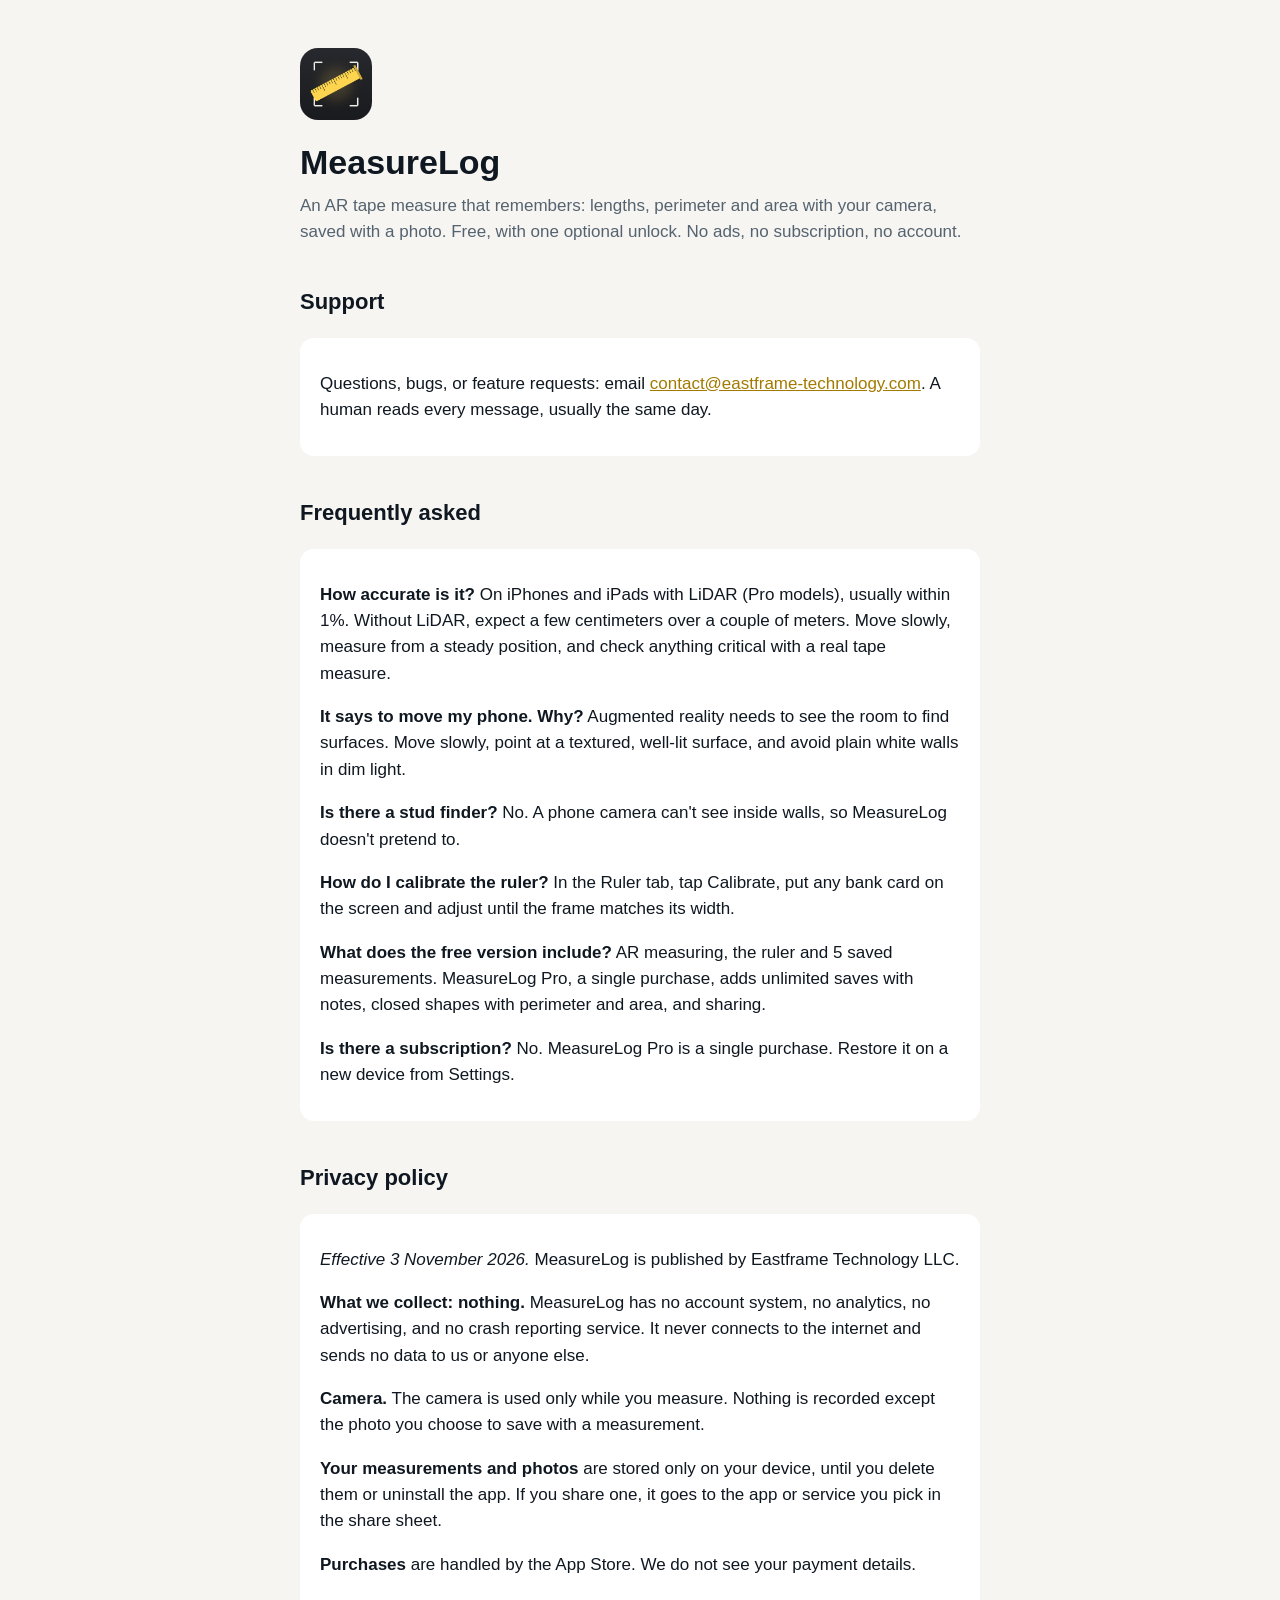
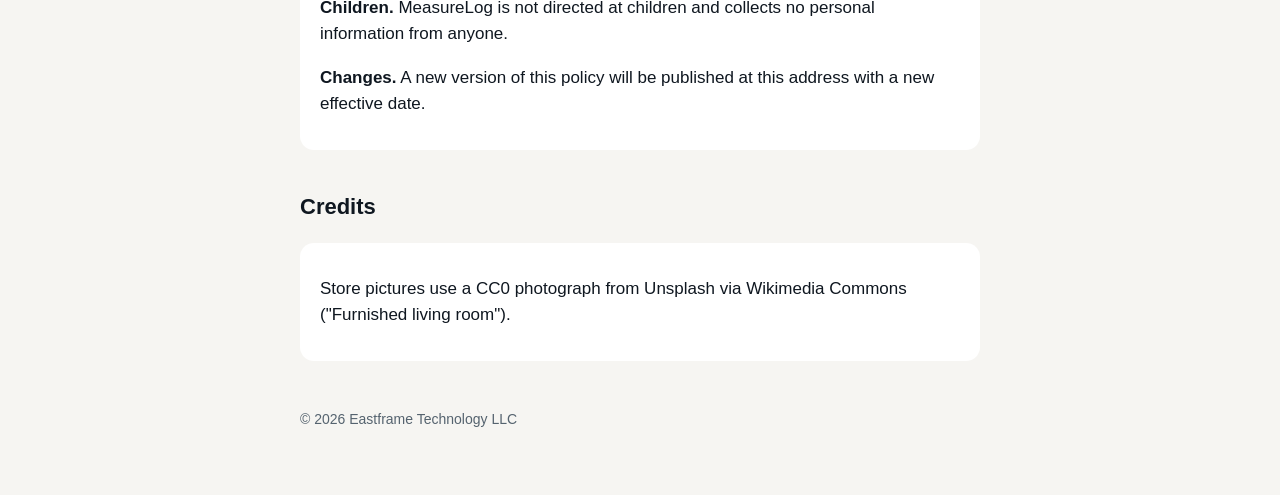
==== index.html @ 7a98c205 "MeasureLog support page Co-Authored-By: Claude Opus 5.5 <noreply@anthropic.com>" ====
<!doctype html>
<html lang="en">
<head>
<meta charset="utf-8">
<meta name="viewport" content="width=device-width, initial-scale=1">
<title>MeasureLog support</title>
<meta name="description" content="Support and privacy policy for MeasureLog, the AR tape measure app.">
<style>
  :root { color-scheme: light dark; --bg:#f6f5f2; --fg:#0f1720; --muted:#55636f; --accent:#a37a00; --card:#ffffff; }
  @media (prefers-color-scheme: dark) { :root { --bg:#111214; --fg:#e8eef4; --muted:#9fb0bf; --accent:#ffd54f; --card:#1c1d21; } }
  body { margin:0; background:var(--bg); color:var(--fg); font:17px/1.55 -apple-system, BlinkMacSystemFont, "Segoe UI", Roboto, sans-serif; }
  main { max-width:680px; margin:0 auto; padding:48px 16px 64px; }
  h1 { font-size:34px; margin:0 0 4px; } h2 { margin-top:40px; font-size:22px; }
  p.lead { color:var(--muted); margin-top:0; }
  .card { background:var(--card); border-radius:14px; padding:16px 20px; margin:16px 0; }
  a { color:var(--accent); }
  .logo { width:72px; height:72px; border-radius:18px; display:block; margin-bottom:16px; }
  footer { color:var(--muted); font-size:14px; margin-top:48px; }
</style>
</head>
<body>
<main>
  <img class="logo" src="icon.png" alt="">
  <h1>MeasureLog</h1>
  <p class="lead">An AR tape measure that remembers: lengths, perimeter and area with your camera, saved with a photo. Free, with one optional unlock. No ads, no subscription, no account.</p>

  <h2 id="support">Support</h2>
  <div class="card">
    <p>Questions, bugs, or feature requests: email <a href="mailto:contact@eastframe-technology.com">contact@eastframe-technology.com</a>. A human reads every message, usually the same day.</p>
  </div>

  <h2>Frequently asked</h2>
  <div class="card">
    <p><strong>How accurate is it?</strong> On iPhones and iPads with LiDAR (Pro models), usually within 1%. Without LiDAR, expect a few centimeters over a couple of meters. Move slowly, measure from a steady position, and check anything critical with a real tape measure.</p>
    <p><strong>It says to move my phone. Why?</strong> Augmented reality needs to see the room to find surfaces. Move slowly, point at a textured, well-lit surface, and avoid plain white walls in dim light.</p>
    <p><strong>Is there a stud finder?</strong> No. A phone camera can't see inside walls, so MeasureLog doesn't pretend to.</p>
    <p><strong>How do I calibrate the ruler?</strong> In the Ruler tab, tap Calibrate, put any bank card on the screen and adjust until the frame matches its width.</p>
    <p><strong>What does the free version include?</strong> AR measuring, the ruler and 5 saved measurements. MeasureLog Pro, a single purchase, adds unlimited saves with notes, closed shapes with perimeter and area, and sharing.</p>
    <p><strong>Is there a subscription?</strong> No. MeasureLog Pro is a single purchase. Restore it on a new device from Settings.</p>
  </div>

  <h2 id="privacy">Privacy policy</h2>
  <div class="card">
    <p><em>Effective 3 November 2026.</em> MeasureLog is published by Eastframe Technology LLC.</p>
    <p><strong>What we collect: nothing.</strong> MeasureLog has no account system, no analytics, no advertising, and no crash reporting service. It never connects to the internet and sends no data to us or anyone else.</p>
    <p><strong>Camera.</strong> The camera is used only while you measure. Nothing is recorded except the photo you choose to save with a measurement.</p>
    <p><strong>Your measurements and photos</strong> are stored only on your device, until you delete them or uninstall the app. If you share one, it goes to the app or service you pick in the share sheet.</p>
    <p><strong>Purchases</strong> are handled by the App Store. We do not see your payment details.</p>
    <p><strong>Children.</strong> MeasureLog is not directed at children and collects no personal information from anyone.</p>
    <p><strong>Changes.</strong> A new version of this policy will be published at this address with a new effective date.</p>
  </div>

  <h2>Credits</h2>
  <div class="card"><p>Store pictures use a CC0 photograph from Unsplash via Wikimedia Commons ("Furnished living room").</p></div>

  <footer>© 2026 Eastframe Technology LLC</footer>
</main>
</body>
</html>
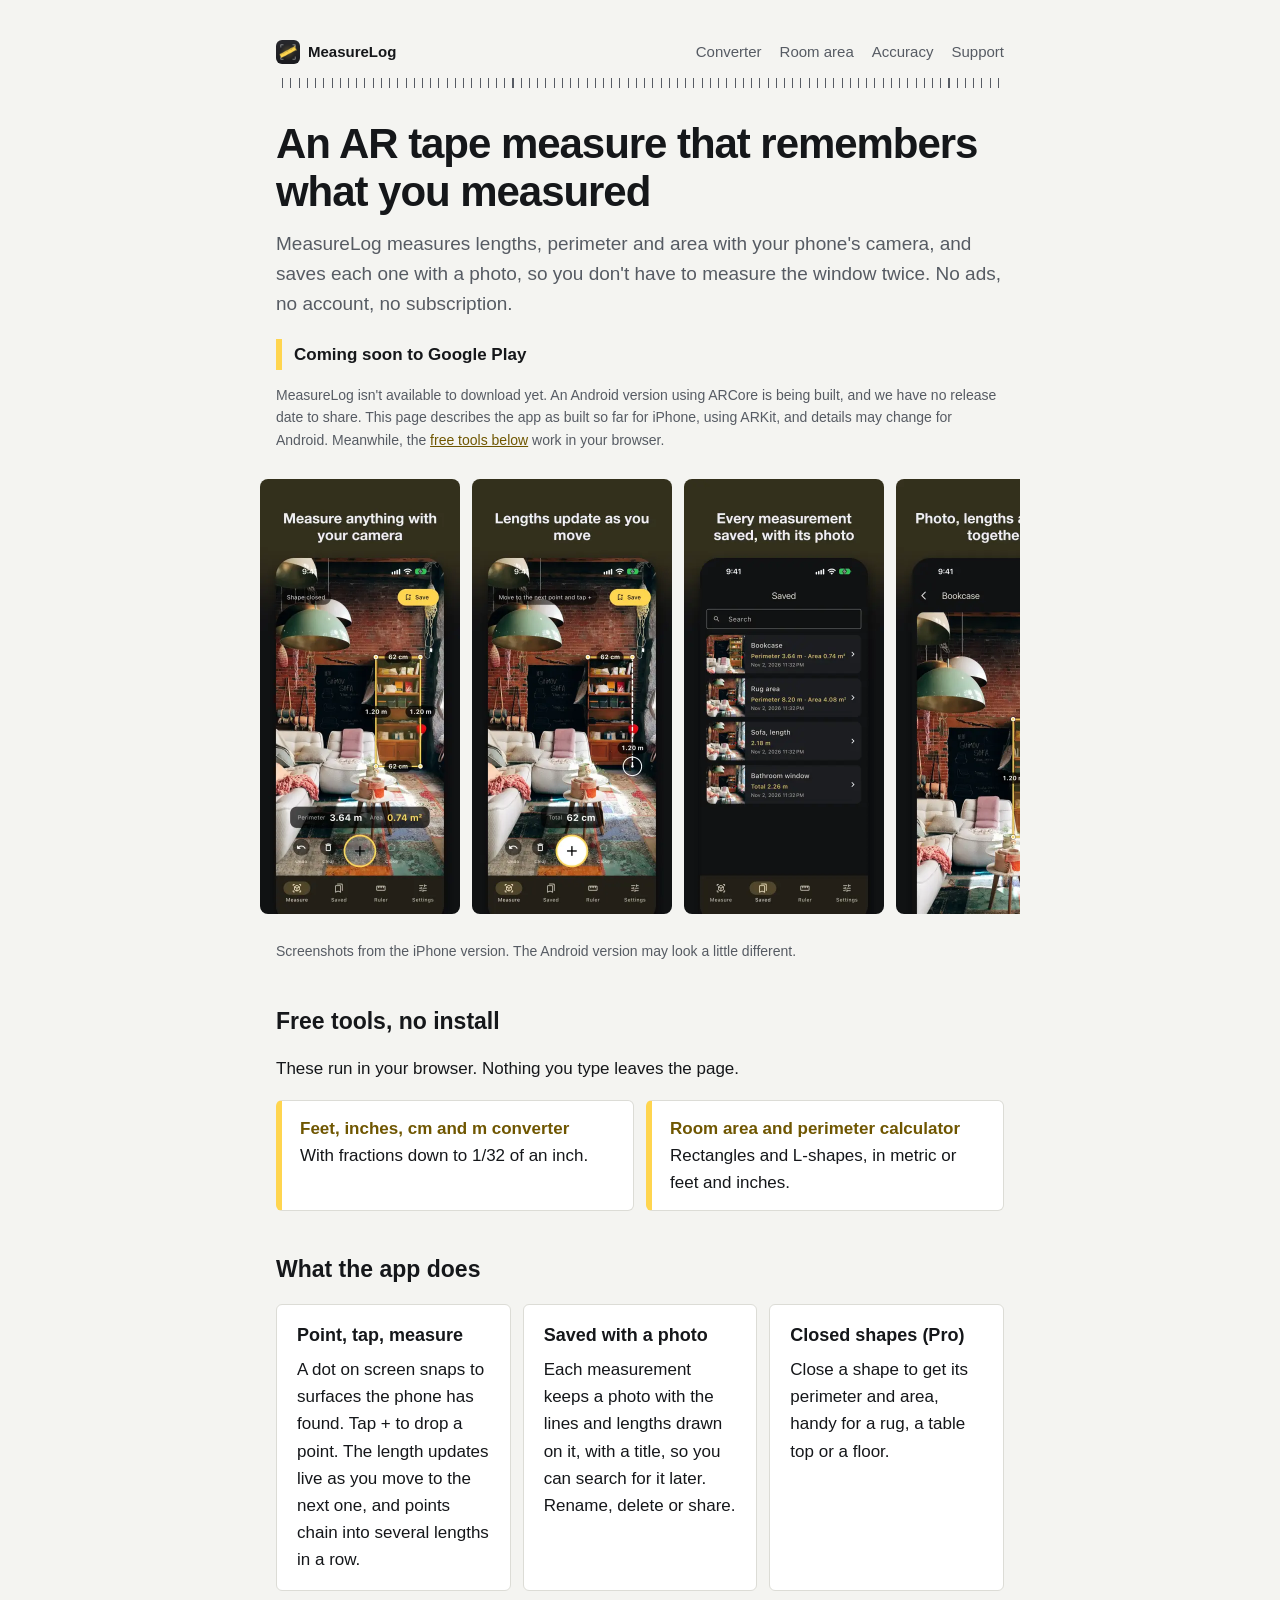
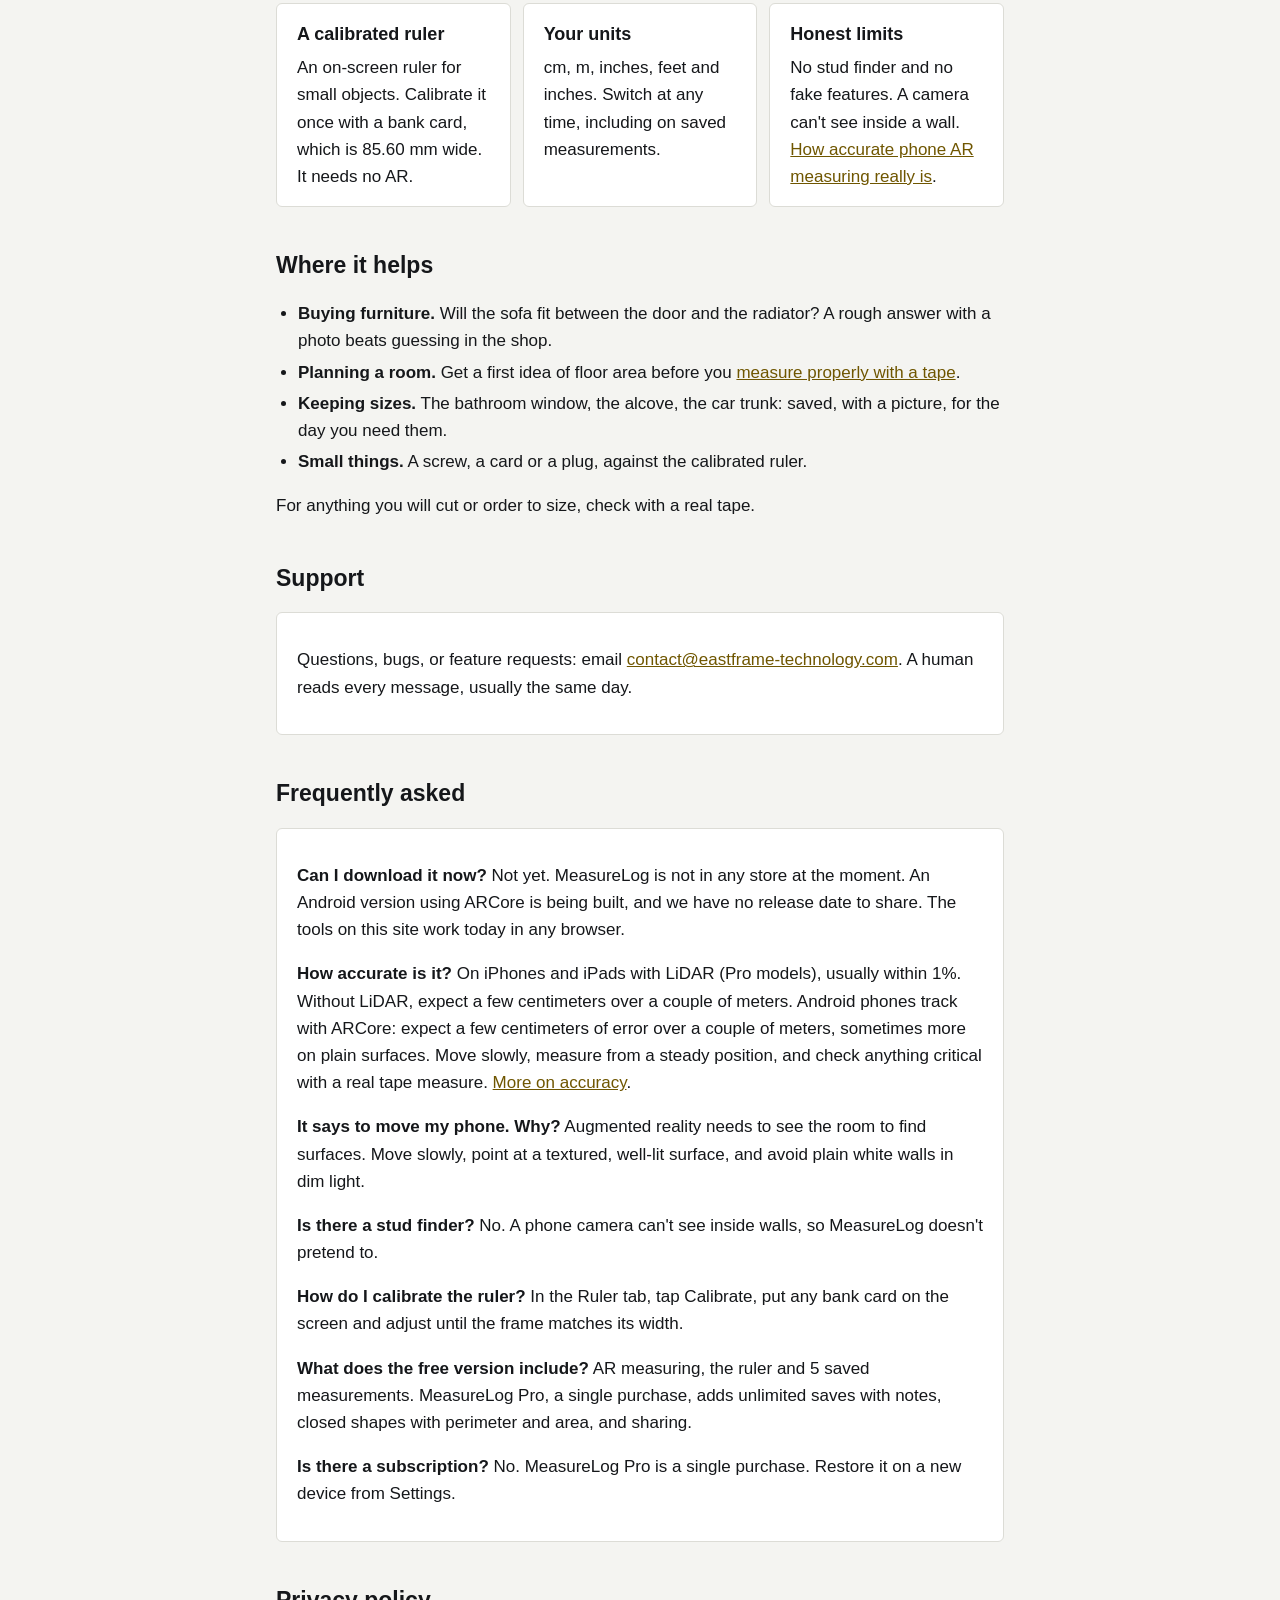
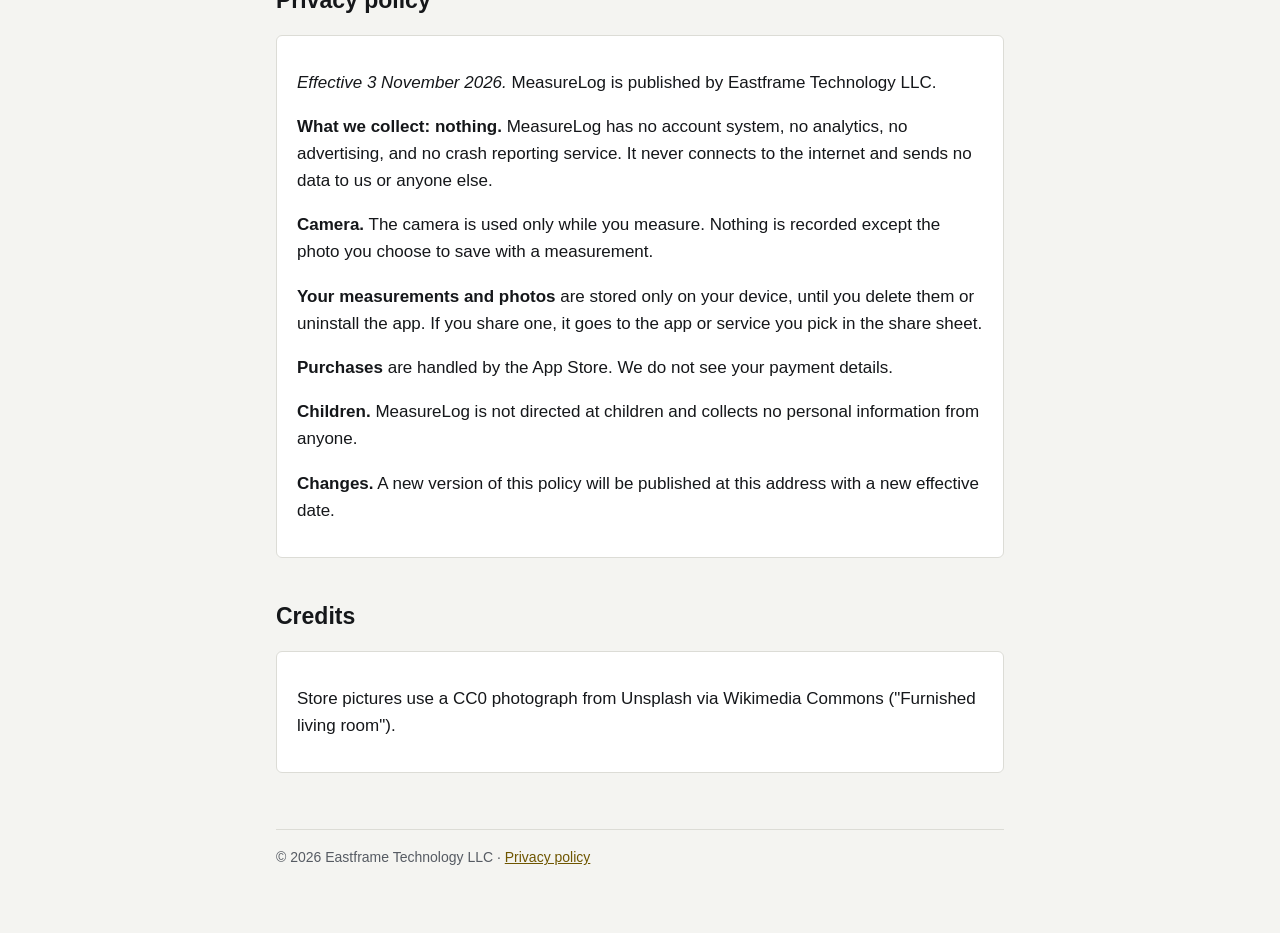
==== commit 2f57abe2: "Coming soon page, length converter, room calculator, two guides, privacy page and sitemap Length dis" ====
--- a/index.html
+++ b/index.html
@@ -3,26 +3,63 @@
 <head>
 <meta charset="utf-8">
 <meta name="viewport" content="width=device-width, initial-scale=1">
-<title>MeasureLog support</title>
-<meta name="description" content="Support and privacy policy for MeasureLog, the AR tape measure app.">
-<style>
-  :root { color-scheme: light dark; --bg:#f6f5f2; --fg:#0f1720; --muted:#55636f; --accent:#a37a00; --card:#ffffff; }
-  @media (prefers-color-scheme: dark) { :root { --bg:#111214; --fg:#e8eef4; --muted:#9fb0bf; --accent:#ffd54f; --card:#1c1d21; } }
-  body { margin:0; background:var(--bg); color:var(--fg); font:17px/1.55 -apple-system, BlinkMacSystemFont, "Segoe UI", Roboto, sans-serif; }
-  main { max-width:680px; margin:0 auto; padding:48px 16px 64px; }
-  h1 { font-size:34px; margin:0 0 4px; } h2 { margin-top:40px; font-size:22px; }
-  p.lead { color:var(--muted); margin-top:0; }
-  .card { background:var(--card); border-radius:14px; padding:16px 20px; margin:16px 0; }
-  a { color:var(--accent); }
-  .logo { width:72px; height:72px; border-radius:18px; display:block; margin-bottom:16px; }
-  footer { color:var(--muted); font-size:14px; margin-top:48px; }
-</style>
+<title>MeasureLog: AR tape measure app, coming soon to Google Play</title>
+<meta name="description" content="MeasureLog measures lengths and area with your phone camera and saves each with a photo. No ads, no subscription. Coming soon to Google Play. Free online tools today.">
+<link rel="canonical" href="https://eastframe-technology.github.io/measurelog-support/">
+<meta property="og:type" content="website">
+<meta property="og:title" content="MeasureLog: an AR tape measure that remembers">
+<meta property="og:description" content="MeasureLog measures lengths and area with your phone camera and saves each with a photo. No ads, no subscription. Coming soon to Google Play. Free online tools today.">
+<meta property="og:image" content="https://eastframe-technology.github.io/measurelog-support/img/og.jpg">
+<meta property="og:url" content="https://eastframe-technology.github.io/measurelog-support/">
+<meta name="twitter:card" content="summary_large_image">
+<link rel="icon" href="icon.png">
+<link rel="stylesheet" href="style.css">
+<script type="application/ld+json">
+{"@context":"https://schema.org","@type":"MobileApplication","name":"MeasureLog: AR Tape Measure","operatingSystem":"Android","applicationCategory":"UtilitiesApplication","description":"AR tape measure: lengths, perimeter and area with your camera, saved with a photo. No ads, no subscription, no account. Coming soon to Google Play.","image":"https://eastframe-technology.github.io/measurelog-support/img/og.jpg","publisher":{"@type":"Organization","name":"Eastframe Technology LLC"}}
+</script>
 </head>
 <body>
 <main>
-  <img class="logo" src="icon.png" alt="">
-  <h1>MeasureLog</h1>
-  <p class="lead">An AR tape measure that remembers: lengths, perimeter and area with your camera, saved with a photo. Free, with one optional unlock. No ads, no subscription, no account.</p>
+  <nav><a class="home" href="./"><img src="icon.png" alt="">MeasureLog</a><a href="tools/length-converter.html">Converter</a><a href="tools/room-calculator.html">Room area</a><a href="guides/phone-ar-accuracy.html">Accuracy</a><a href="./#support">Support</a></nav>
+  <h1>An AR tape measure that remembers what you measured</h1>
+  <p class="lead">MeasureLog measures lengths, perimeter and area with your phone's camera, and saves each one with a photo, so you don't have to measure the window twice. No ads, no account, no subscription.</p>
+  <!-- PLAY_CTA --><p class="coming">Coming soon to Google Play</p><!-- /PLAY_CTA -->
+  <p class="note">MeasureLog isn't available to download yet. An Android version using ARCore is being built, and we have no release date to share. This page describes the app as built so far for iPhone, using ARKit, and details may change for Android. Meanwhile, the <a href="#tools">free tools below</a> work in your browser.</p>
+
+  <div class="shots" aria-label="Screenshots from the iPhone version">
+    <img src="img/shot-1.webp" width="200" height="435" alt="MeasureLog measuring a bookcase, showing a perimeter of 3.64 m and an area of 0.74 m²">
+    <img src="img/shot-2.webp" width="200" height="435" alt="A live measurement in progress, with a total of 62 cm so far" loading="lazy">
+    <img src="img/shot-3.webp" width="200" height="435" alt="List of saved measurements with photos, lengths and areas" loading="lazy">
+    <img src="img/shot-4.webp" width="200" height="435" alt="A saved bookcase measurement with its photo and lengths" loading="lazy">
+    <img src="img/shot-5.webp" width="200" height="435" alt="On-screen ruler reading 4.8 cm, with a Calibrate button" loading="lazy">
+  </div>
+  <p class="note">Screenshots from the iPhone version. The Android version may look a little different.</p>
+
+  <h2 id="tools">Free tools, no install</h2>
+  <p>These run in your browser. Nothing you type leaves the page.</p>
+  <div class="tools">
+    <a href="tools/length-converter.html"><strong>Feet, inches, cm and m converter</strong>With fractions down to 1/32 of an inch.</a>
+    <a href="tools/room-calculator.html"><strong>Room area and perimeter calculator</strong>Rectangles and L-shapes, in metric or feet and inches.</a>
+  </div>
+
+  <h2>What the app does</h2>
+  <div class="grid">
+    <div class="card"><h3>Point, tap, measure</h3>A dot on screen snaps to surfaces the phone has found. Tap + to drop a point. The length updates live as you move to the next one, and points chain into several lengths in a row.</div>
+    <div class="card"><h3>Saved with a photo</h3>Each measurement keeps a photo with the lines and lengths drawn on it, with a title, so you can search for it later. Rename, delete or share.</div>
+    <div class="card"><h3>Closed shapes (Pro)</h3>Close a shape to get its perimeter and area, handy for a rug, a table top or a floor.</div>
+    <div class="card"><h3>A calibrated ruler</h3>An on-screen ruler for small objects. Calibrate it once with a bank card, which is 85.60 mm wide. It needs no AR.</div>
+    <div class="card"><h3>Your units</h3>cm, m, inches, feet and inches. Switch at any time, including on saved measurements.</div>
+    <div class="card"><h3>Honest limits</h3>No stud finder and no fake features. A camera can't see inside a wall. <a href="guides/phone-ar-accuracy.html">How accurate phone AR measuring really is</a>.</div>
+  </div>
+
+  <h2>Where it helps</h2>
+  <ul>
+    <li><strong>Buying furniture.</strong> Will the sofa fit between the door and the radiator? A rough answer with a photo beats guessing in the shop.</li>
+    <li><strong>Planning a room.</strong> Get a first idea of floor area before you <a href="guides/measure-a-room.html">measure properly with a tape</a>.</li>
+    <li><strong>Keeping sizes.</strong> The bathroom window, the alcove, the car trunk: saved, with a picture, for the day you need them.</li>
+    <li><strong>Small things.</strong> A screw, a card or a plug, against the calibrated ruler.</li>
+  </ul>
+  <p>For anything you will cut or order to size, check with a real tape.</p>
 
   <h2 id="support">Support</h2>
   <div class="card">
@@ -30,8 +67,9 @@
   </div>
 
   <h2>Frequently asked</h2>
-  <div class="card">
-    <p><strong>How accurate is it?</strong> On iPhones and iPads with LiDAR (Pro models), usually within 1%. Without LiDAR, expect a few centimeters over a couple of meters. Move slowly, measure from a steady position, and check anything critical with a real tape measure.</p>
+  <div class="card faq">
+    <p><strong>Can I download it now?</strong> Not yet. MeasureLog is not in any store at the moment. An Android version using ARCore is being built, and we have no release date to share. The tools on this site work today in any browser.</p>
+    <p><strong>How accurate is it?</strong> On iPhones and iPads with LiDAR (Pro models), usually within 1%. Without LiDAR, expect a few centimeters over a couple of meters. Android phones track with ARCore: expect a few centimeters of error over a couple of meters, sometimes more on plain surfaces. Move slowly, measure from a steady position, and check anything critical with a real tape measure. <a href="guides/phone-ar-accuracy.html">More on accuracy</a>.</p>
     <p><strong>It says to move my phone. Why?</strong> Augmented reality needs to see the room to find surfaces. Move slowly, point at a textured, well-lit surface, and avoid plain white walls in dim light.</p>
     <p><strong>Is there a stud finder?</strong> No. A phone camera can't see inside walls, so MeasureLog doesn't pretend to.</p>
     <p><strong>How do I calibrate the ruler?</strong> In the Ruler tab, tap Calibrate, put any bank card on the screen and adjust until the frame matches its width.</p>
@@ -53,7 +91,7 @@
   <h2>Credits</h2>
   <div class="card"><p>Store pictures use a CC0 photograph from Unsplash via Wikimedia Commons ("Furnished living room").</p></div>
 
-  <footer>© 2026 Eastframe Technology LLC</footer>
+  <footer>© 2026 Eastframe Technology LLC · <a href="privacy.html">Privacy policy</a></footer>
 </main>
 </body>
 </html>
--- a/style.css
+++ b/style.css
@@ -0,0 +1,46 @@
+:root { color-scheme: light dark; --bg:#f4f4f1; --fg:#15171a; --muted:#565b63; --accent:#6f5600; --tape:#ffd54f; --tape-ink:#2a2200; --card:#ffffff; --line:#dcdcd6; }
+@media (prefers-color-scheme: dark) { :root { --bg:#17181b; --fg:#eceef1; --muted:#a2a7af; --accent:#ffd54f; --tape:#ffd54f; --tape-ink:#2a2200; --card:#212327; --line:#34373c; } }
+* { box-sizing: border-box; }
+[hidden] { display:none !important; }
+body { margin:0; background:var(--bg); color:var(--fg); font:17px/1.6 -apple-system, BlinkMacSystemFont, "Segoe UI", Roboto, sans-serif; }
+main { max-width:760px; margin:0 auto; padding:40px 16px 64px; }
+nav { display:flex; gap:18px; flex-wrap:wrap; font-size:15px; margin-bottom:32px; }
+nav a { color:var(--muted); text-decoration:none; } nav a:hover { color:var(--fg); }
+nav a.home { color:var(--fg); font-weight:600; margin-right:auto; display:flex; align-items:center; gap:8px; }
+nav img { width:24px; height:24px; border-radius:6px; }
+h1 { font-size:clamp(30px, 6vw, 42px); line-height:1.15; margin:0 0 12px; letter-spacing:-0.02em; }
+h2 { margin-top:44px; font-size:23px; line-height:1.3; } h3 { font-size:18px; margin:24px 0 6px; }
+p.lead { color:var(--muted); font-size:19px; margin-top:0; }
+a { color:var(--accent); }
+.note { color:var(--muted); font-size:14px; }
+ul, ol { padding-left:22px; } li { margin:4px 0; }
+.tablewrap { overflow-x:auto; }
+table { border-collapse:collapse; width:100%; font-size:15px; } td, th { border-bottom:1px solid var(--line); padding:8px 6px; text-align:left; vertical-align:top; }
+code { font-size:14px; background:var(--card); border:1px solid var(--line); padding:1px 5px; border-radius:5px; overflow-wrap:anywhere; }
+footer { color:var(--muted); font-size:14px; margin-top:56px; border-top:1px solid var(--line); padding-top:16px; }
+@media (max-width: 480px) { nav { gap:12px; font-size:14px; } nav a.home { width:100%; margin-bottom:2px; } }
+nav { padding-bottom:14px; border-bottom:10px solid transparent; border-image:repeating-linear-gradient(90deg, var(--muted) 0 1px, transparent 1px 8px) 10; }
+h1 { letter-spacing:-0.025em; font-weight:750; }
+.card { background:var(--card); border:1px solid var(--line); border-radius:6px; padding:16px 20px; margin:16px 0; }
+.coming { font-weight:700; border-left:6px solid var(--tape); padding:2px 0 2px 12px; margin:12px 0 4px; }
+.shots { display:flex; gap:12px; overflow-x:auto; padding:8px 16px 12px; margin:20px -16px 0; scroll-snap-type:x mandatory; }
+.shots img { width:200px; height:auto; border-radius:8px; flex:none; scroll-snap-align:start; background:#17181b; }
+.grid { display:grid; grid-template-columns:repeat(auto-fit, minmax(210px, 1fr)); gap:12px; }
+.grid .card { margin:0; } .grid h3 { margin-top:0; }
+.tools { display:grid; grid-template-columns:repeat(auto-fit, minmax(210px, 1fr)); gap:12px; margin-top:12px; }
+.tools a { display:block; background:var(--card); border:1px solid var(--line); border-left:6px solid var(--tape); border-radius:6px; padding:14px 18px; text-decoration:none; color:var(--fg); }
+.tools a strong { display:block; color:var(--accent); }
+.tool { background:var(--card); border:1px solid var(--line); border-top:6px solid var(--tape); border-radius:6px; padding:18px; margin:20px 0; }
+.tool h2 { margin:0 0 10px; font-size:19px; }
+.fields { display:grid; grid-template-columns:repeat(auto-fit, minmax(120px, 1fr)); gap:12px; margin:0 0 12px; }
+label { display:block; font-size:14px; color:var(--muted); }
+.tool input, .tool select { display:block; width:100%; margin-top:4px; font:inherit; font-size:18px; color:var(--fg); background:var(--bg); border:1px solid var(--line); border-radius:4px; padding:10px; min-height:46px; }
+.tool input:focus, .tool select:focus { outline:2px solid var(--accent); outline-offset:1px; }
+.tool input.bad { border-color:#d14343; }
+.or { color:var(--muted); font-size:14px; margin:4px 0 8px; }
+.result { border-top:1px solid var(--line); padding-top:12px; margin-top:4px; }
+.main { font-size:30px; font-weight:750; line-height:1.2; color:var(--accent); margin:0; overflow-wrap:anywhere; }
+.rows { width:100%; margin-top:8px; }
+.rows td:last-child { text-align:right; font-variant-numeric:tabular-nums; font-weight:600; }
+.err { color:#c43434; font-size:15px; margin:4px 0 0; }
+@media (prefers-color-scheme: dark) { .err { color:#ff8a8a; } }
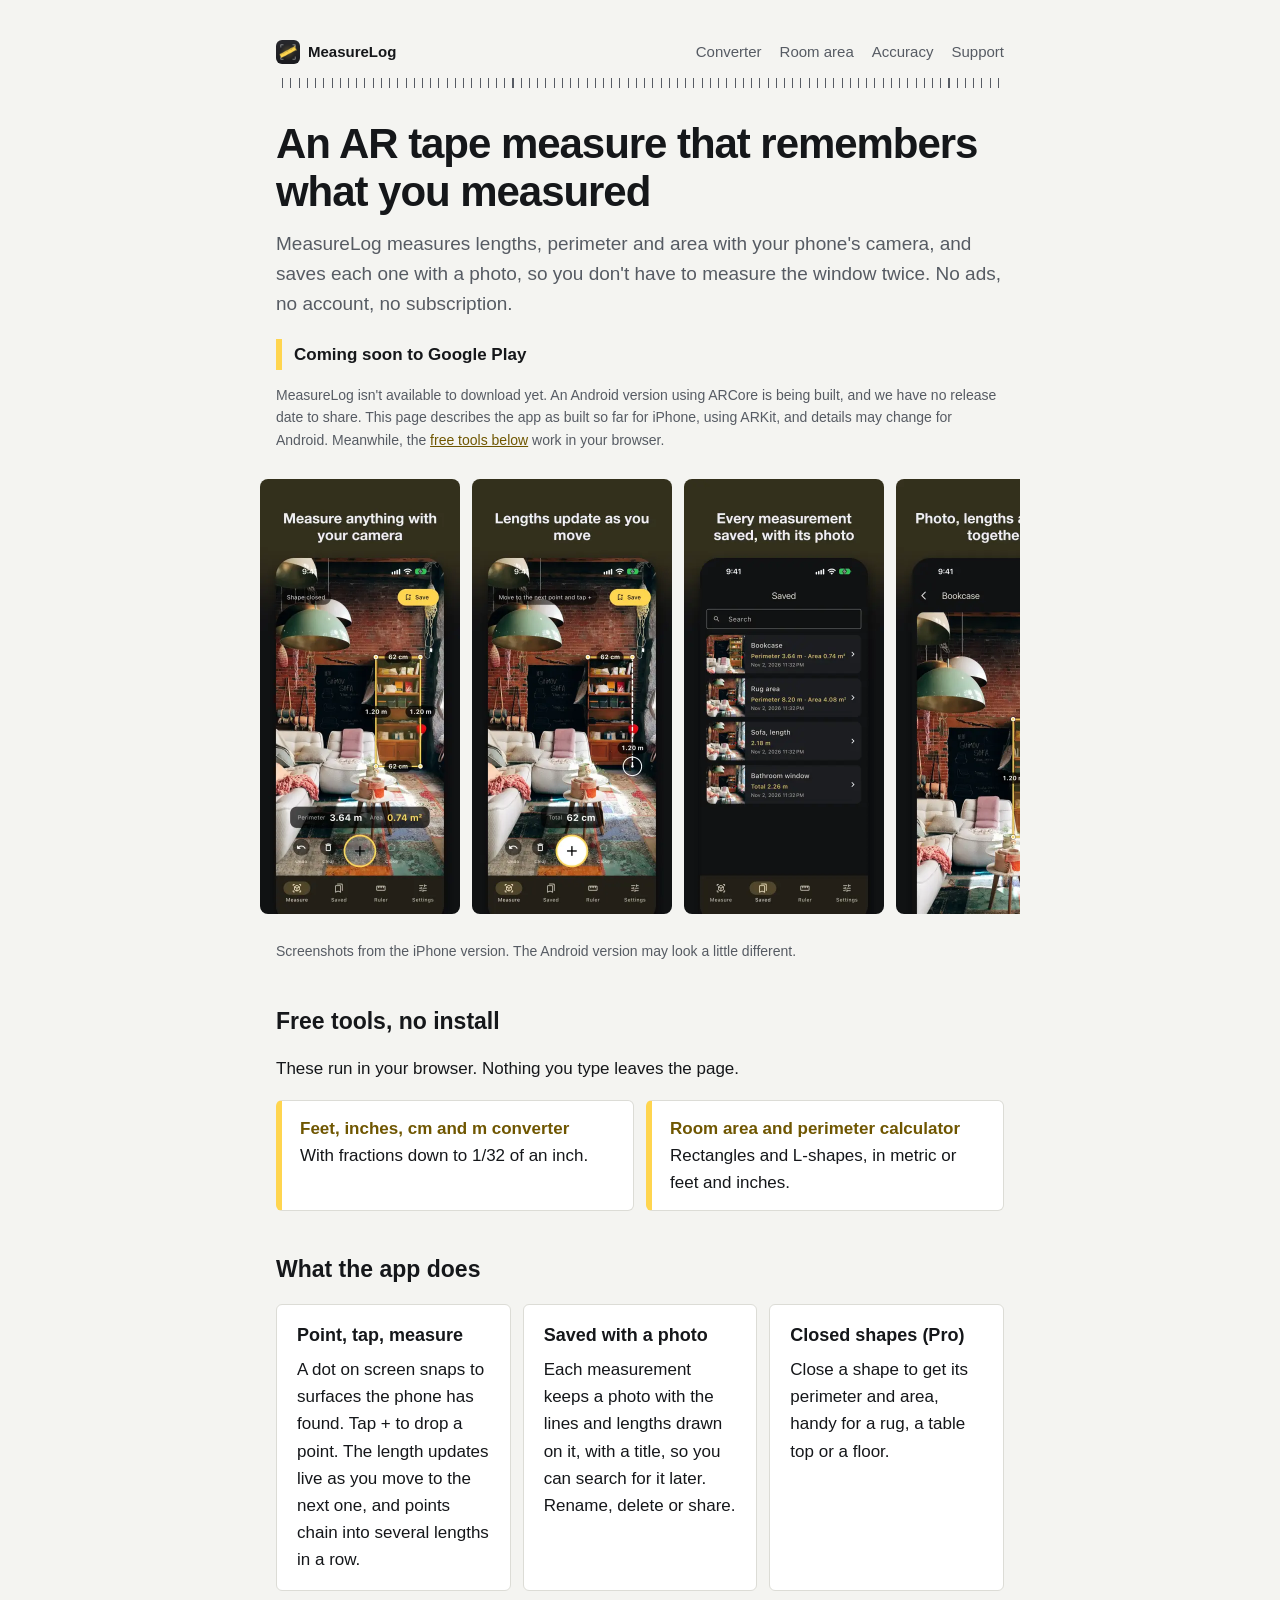
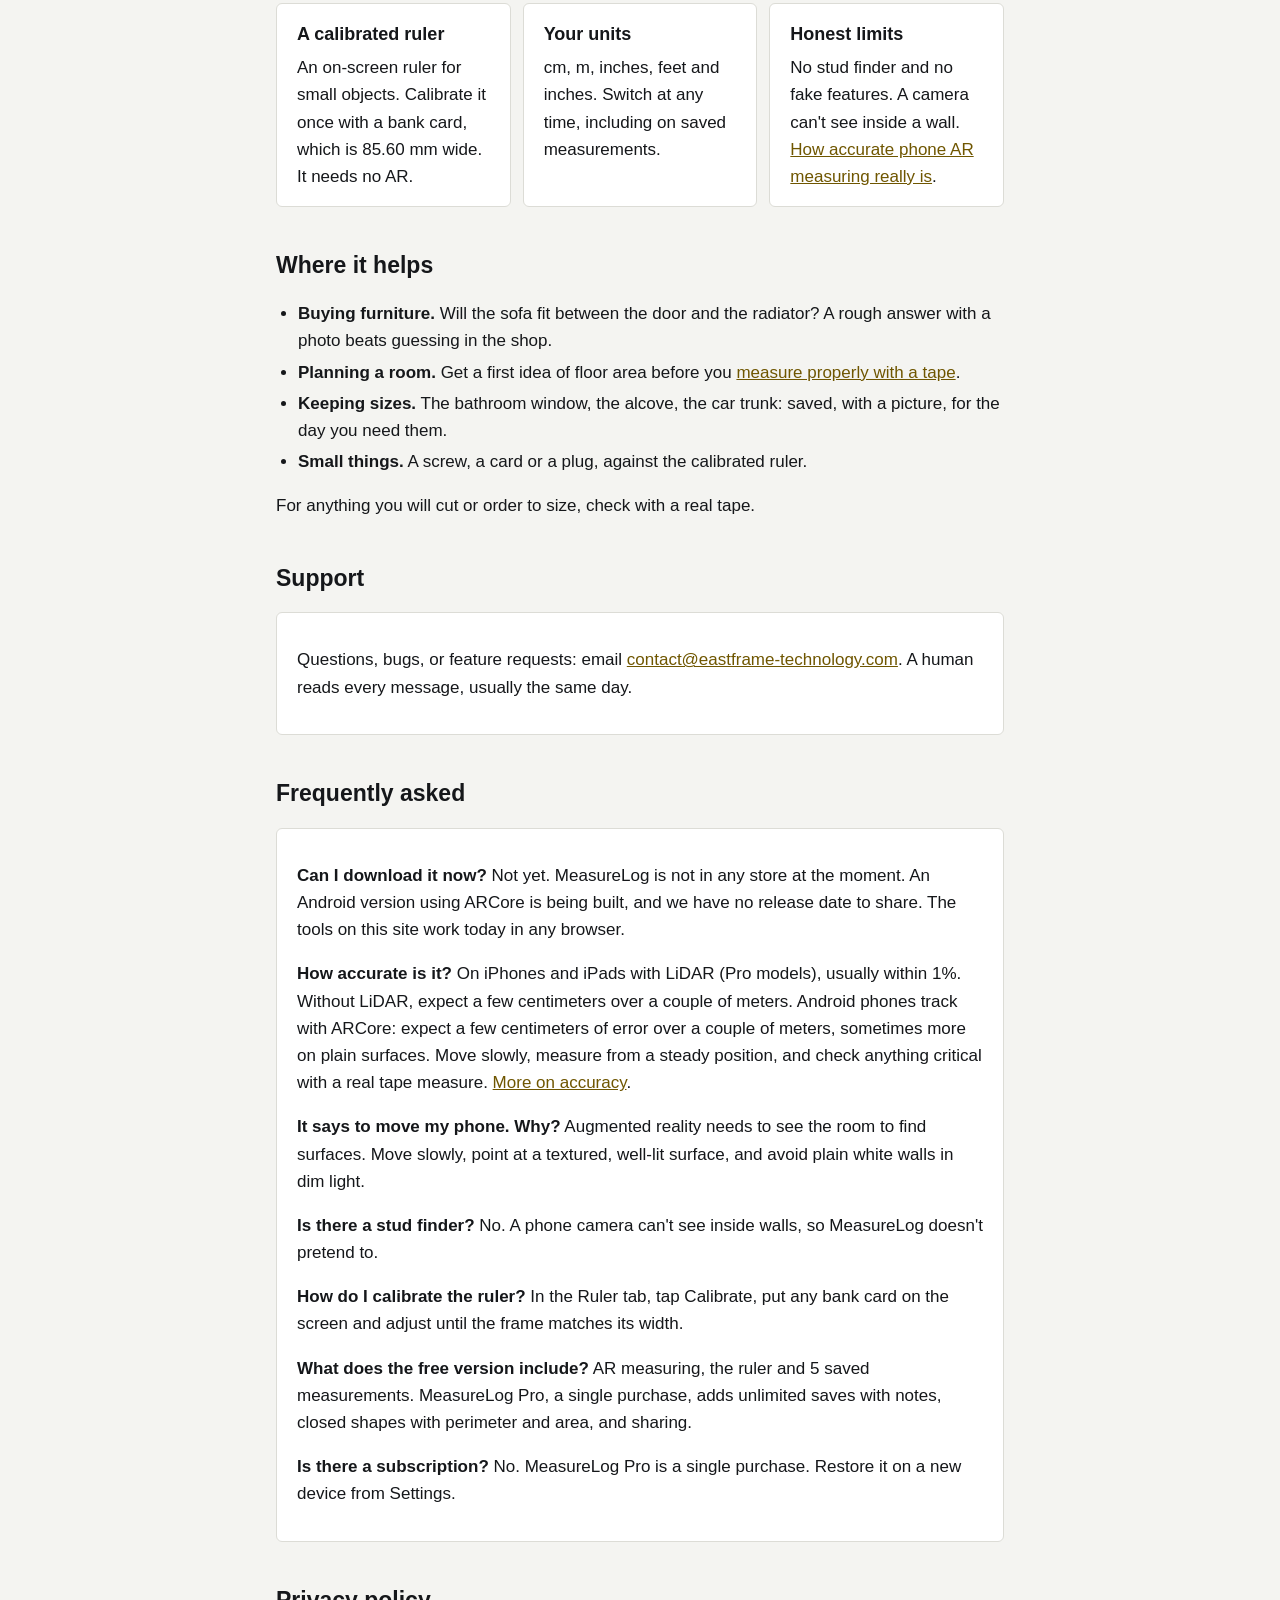
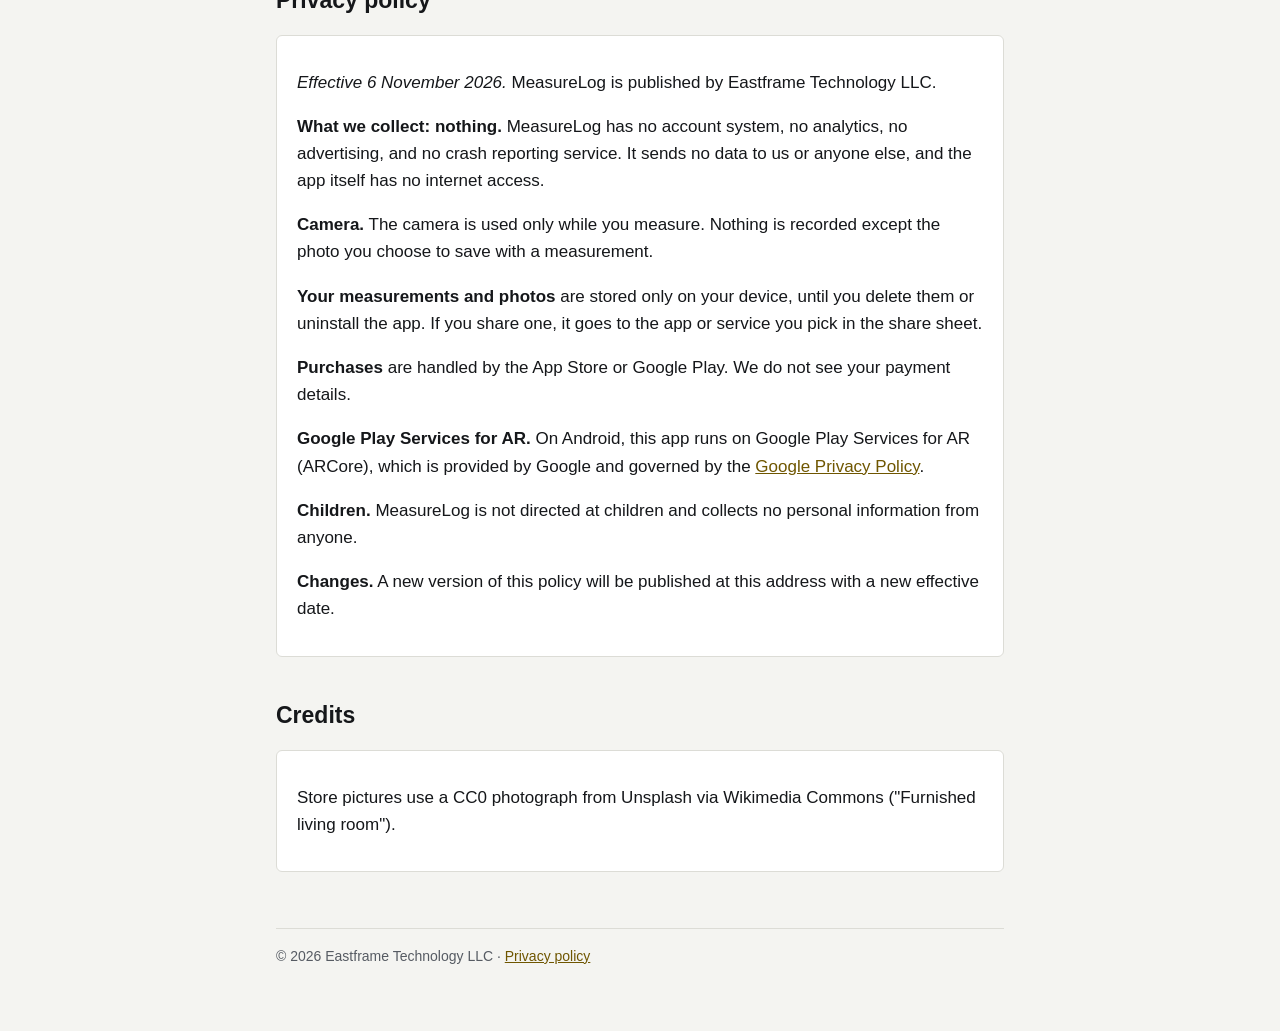
==== commit 3ab694e9: "Privacy policy: say accurately what the Android build connects to Co-Authored-By: Claude Opus 5.5 <n" ====
--- a/index.html
+++ b/index.html
@@ -79,11 +79,12 @@
 
   <h2 id="privacy">Privacy policy</h2>
   <div class="card">
-    <p><em>Effective 3 November 2026.</em> MeasureLog is published by Eastframe Technology LLC.</p>
-    <p><strong>What we collect: nothing.</strong> MeasureLog has no account system, no analytics, no advertising, and no crash reporting service. It never connects to the internet and sends no data to us or anyone else.</p>
+    <p><em>Effective 6 November 2026.</em> MeasureLog is published by Eastframe Technology LLC.</p>
+    <p><strong>What we collect: nothing.</strong> MeasureLog has no account system, no analytics, no advertising, and no crash reporting service. It sends no data to us or anyone else, and the app itself has no internet access.</p>
     <p><strong>Camera.</strong> The camera is used only while you measure. Nothing is recorded except the photo you choose to save with a measurement.</p>
     <p><strong>Your measurements and photos</strong> are stored only on your device, until you delete them or uninstall the app. If you share one, it goes to the app or service you pick in the share sheet.</p>
-    <p><strong>Purchases</strong> are handled by the App Store. We do not see your payment details.</p>
+    <p><strong>Purchases</strong> are handled by the App Store or Google Play. We do not see your payment details.</p>
+    <p><strong>Google Play Services for AR.</strong> On Android, this app runs on Google Play Services for AR (ARCore), which is provided by Google and governed by the <a href="https://policies.google.com/privacy">Google Privacy Policy</a>.</p>
     <p><strong>Children.</strong> MeasureLog is not directed at children and collects no personal information from anyone.</p>
     <p><strong>Changes.</strong> A new version of this policy will be published at this address with a new effective date.</p>
   </div>
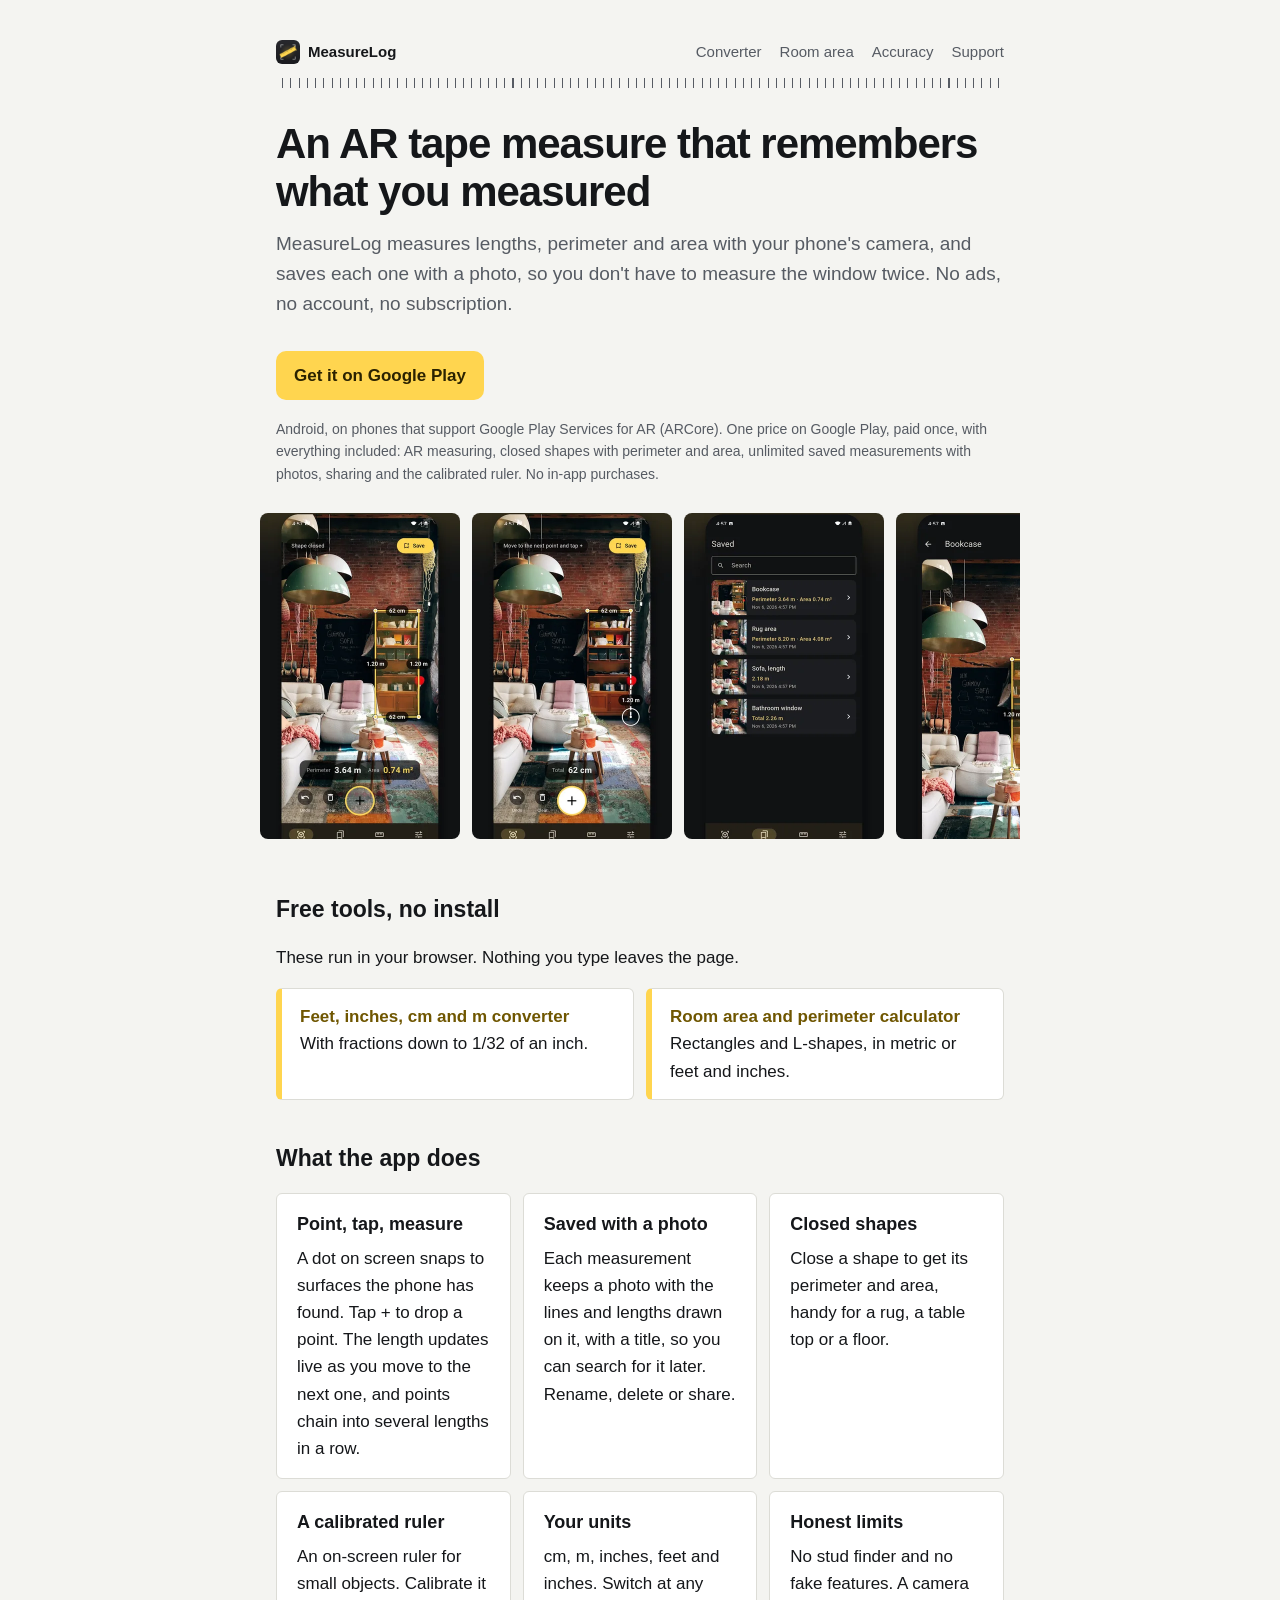
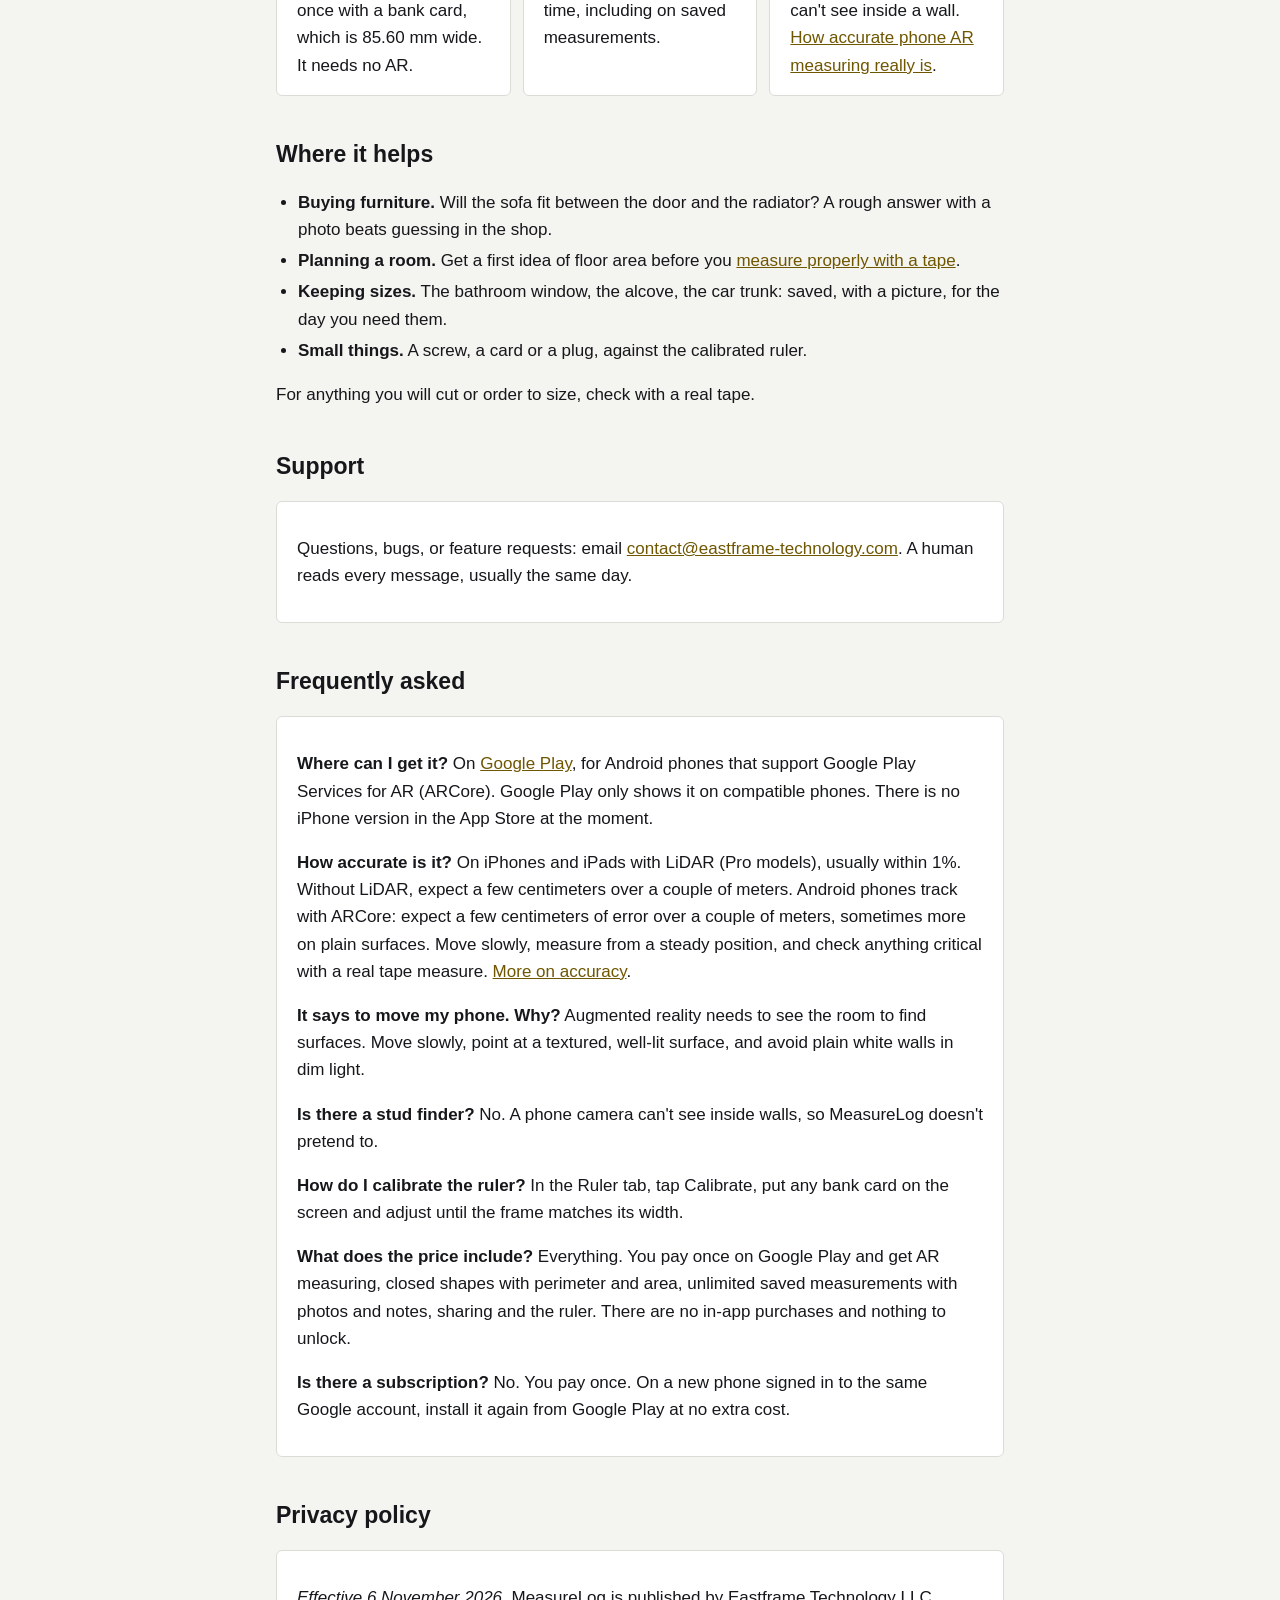
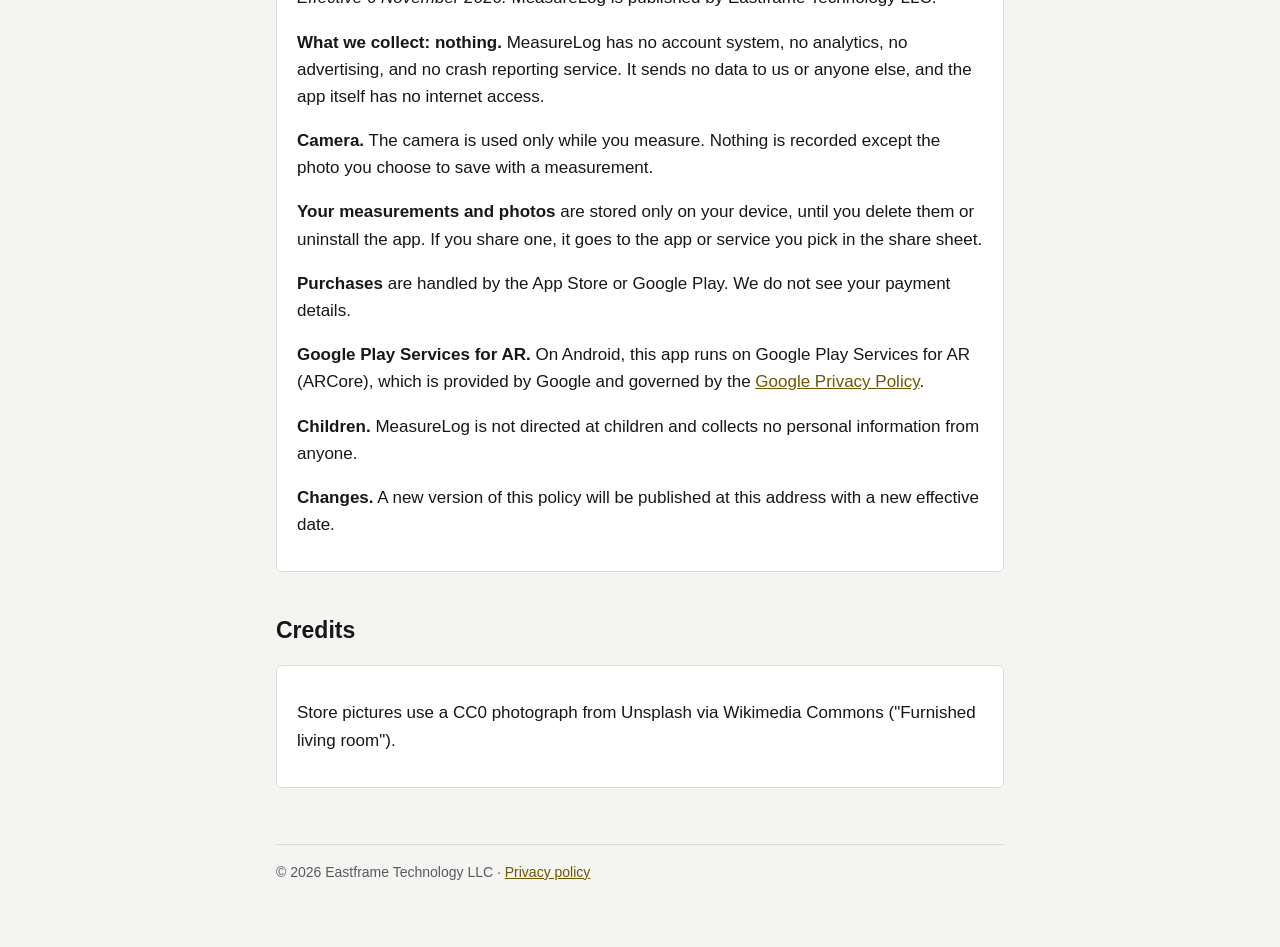
==== commit 68f6820a: "MeasureLog is live on Google Play: Play button, paid wording (one price, everything included), Andro" ====
--- a/index.html
+++ b/index.html
@@ -3,19 +3,19 @@
 <head>
 <meta charset="utf-8">
 <meta name="viewport" content="width=device-width, initial-scale=1">
-<title>MeasureLog: AR tape measure app, coming soon to Google Play</title>
-<meta name="description" content="MeasureLog measures lengths and area with your phone camera and saves each with a photo. No ads, no subscription. Coming soon to Google Play. Free online tools today.">
+<title>MeasureLog: AR tape measure app for Android, no ads, no subscription</title>
+<meta name="description" content="MeasureLog is an AR tape measure for Android: lengths, perimeter and area with your camera, each saved with a photo. No ads, no subscription. One price, paid once, everything included.">
 <link rel="canonical" href="https://eastframe-technology.github.io/measurelog-support/">
 <meta property="og:type" content="website">
 <meta property="og:title" content="MeasureLog: an AR tape measure that remembers">
-<meta property="og:description" content="MeasureLog measures lengths and area with your phone camera and saves each with a photo. No ads, no subscription. Coming soon to Google Play. Free online tools today.">
+<meta property="og:description" content="MeasureLog is an AR tape measure for Android: lengths, perimeter and area with your camera, each saved with a photo. No ads, no subscription. One price, paid once, everything included.">
 <meta property="og:image" content="https://eastframe-technology.github.io/measurelog-support/img/og.jpg">
 <meta property="og:url" content="https://eastframe-technology.github.io/measurelog-support/">
 <meta name="twitter:card" content="summary_large_image">
 <link rel="icon" href="icon.png">
 <link rel="stylesheet" href="style.css">
 <script type="application/ld+json">
-{"@context":"https://schema.org","@type":"MobileApplication","name":"MeasureLog: AR Tape Measure","operatingSystem":"Android","applicationCategory":"UtilitiesApplication","description":"AR tape measure: lengths, perimeter and area with your camera, saved with a photo. No ads, no subscription, no account. Coming soon to Google Play.","image":"https://eastframe-technology.github.io/measurelog-support/img/og.jpg","publisher":{"@type":"Organization","name":"Eastframe Technology LLC"}}
+{"@context":"https://schema.org","@type":"MobileApplication","name":"MeasureLog: AR Tape Measure","operatingSystem":"Android","applicationCategory":"UtilitiesApplication","description":"AR tape measure: lengths, perimeter and area with your camera, saved with a photo. No ads, no subscription, no account.","downloadUrl":"https://play.google.com/store/apps/details?id=com.eastframe.measurelog","installUrl":"https://play.google.com/store/apps/details?id=com.eastframe.measurelog","offers":{"@type":"Offer","price":"2.99","priceCurrency":"USD"},"image":"https://eastframe-technology.github.io/measurelog-support/img/og.jpg","publisher":{"@type":"Organization","name":"Eastframe Technology LLC"}}
 </script>
 </head>
 <body>
@@ -23,18 +23,17 @@
   <nav><a class="home" href="./"><img src="icon.png" alt="">MeasureLog</a><a href="tools/length-converter.html">Converter</a><a href="tools/room-calculator.html">Room area</a><a href="guides/phone-ar-accuracy.html">Accuracy</a><a href="./#support">Support</a></nav>
   <h1>An AR tape measure that remembers what you measured</h1>
   <p class="lead">MeasureLog measures lengths, perimeter and area with your phone's camera, and saves each one with a photo, so you don't have to measure the window twice. No ads, no account, no subscription.</p>
-  <!-- PLAY_CTA --><p class="coming">Coming soon to Google Play</p><!-- /PLAY_CTA -->
-  <p class="note">MeasureLog isn't available to download yet. An Android version using ARCore is being built, and we have no release date to share. This page describes the app as built so far for iPhone, using ARKit, and details may change for Android. Meanwhile, the <a href="#tools">free tools below</a> work in your browser.</p>
+  <!-- PLAY_CTA --><a class="soon" href="https://play.google.com/store/apps/details?id=com.eastframe.measurelog">Get it on Google Play</a><!-- /PLAY_CTA -->
+  <p class="note">Android, on phones that support Google Play Services for AR (ARCore). One price on Google Play, paid once, with everything included: AR measuring, closed shapes with perimeter and area, unlimited saved measurements with photos, sharing and the calibrated ruler. No in-app purchases.</p>
 
-  <div class="shots" aria-label="Screenshots from the iPhone version">
-    <img src="img/shot-1.webp" width="200" height="435" alt="MeasureLog measuring a bookcase, showing a perimeter of 3.64 m and an area of 0.74 m²">
-    <img src="img/shot-2.webp" width="200" height="435" alt="A live measurement in progress, with a total of 62 cm so far" loading="lazy">
-    <img src="img/shot-3.webp" width="200" height="435" alt="List of saved measurements with photos, lengths and areas" loading="lazy">
-    <img src="img/shot-4.webp" width="200" height="435" alt="A saved bookcase measurement with its photo and lengths" loading="lazy">
-    <img src="img/shot-5.webp" width="200" height="435" alt="On-screen ruler reading 4.8 cm, with a Calibrate button" loading="lazy">
+  <div class="shots" aria-label="Screenshots">
+    <img src="img/shot-1.webp" width="200" height="326" alt="MeasureLog measuring a bookcase as a closed shape, showing a perimeter of 3.64 m and an area of 0.74 m²">
+    <img src="img/shot-2.webp" width="200" height="326" alt="A live measurement in progress, with a total of 62 cm so far" loading="lazy">
+    <img src="img/shot-3.webp" width="200" height="326" alt="List of saved measurements with photos, lengths and areas" loading="lazy">
+    <img src="img/shot-4.webp" width="200" height="326" alt="A saved bookcase measurement with its photo and lengths" loading="lazy">
+    <img src="img/shot-5.webp" width="200" height="326" alt="On-screen ruler reading 4.8 cm, with a Calibrate button" loading="lazy">
   </div>
-  <p class="note">Screenshots from the iPhone version. The Android version may look a little different.</p>
-
+  
   <h2 id="tools">Free tools, no install</h2>
   <p>These run in your browser. Nothing you type leaves the page.</p>
   <div class="tools">
@@ -46,7 +45,7 @@
   <div class="grid">
     <div class="card"><h3>Point, tap, measure</h3>A dot on screen snaps to surfaces the phone has found. Tap + to drop a point. The length updates live as you move to the next one, and points chain into several lengths in a row.</div>
     <div class="card"><h3>Saved with a photo</h3>Each measurement keeps a photo with the lines and lengths drawn on it, with a title, so you can search for it later. Rename, delete or share.</div>
-    <div class="card"><h3>Closed shapes (Pro)</h3>Close a shape to get its perimeter and area, handy for a rug, a table top or a floor.</div>
+    <div class="card"><h3>Closed shapes</h3>Close a shape to get its perimeter and area, handy for a rug, a table top or a floor.</div>
     <div class="card"><h3>A calibrated ruler</h3>An on-screen ruler for small objects. Calibrate it once with a bank card, which is 85.60 mm wide. It needs no AR.</div>
     <div class="card"><h3>Your units</h3>cm, m, inches, feet and inches. Switch at any time, including on saved measurements.</div>
     <div class="card"><h3>Honest limits</h3>No stud finder and no fake features. A camera can't see inside a wall. <a href="guides/phone-ar-accuracy.html">How accurate phone AR measuring really is</a>.</div>
@@ -68,13 +67,13 @@
 
   <h2>Frequently asked</h2>
   <div class="card faq">
-    <p><strong>Can I download it now?</strong> Not yet. MeasureLog is not in any store at the moment. An Android version using ARCore is being built, and we have no release date to share. The tools on this site work today in any browser.</p>
+    <p><strong>Where can I get it?</strong> On <a href="https://play.google.com/store/apps/details?id=com.eastframe.measurelog">Google Play</a>, for Android phones that support Google Play Services for AR (ARCore). Google Play only shows it on compatible phones. There is no iPhone version in the App Store at the moment.</p>
     <p><strong>How accurate is it?</strong> On iPhones and iPads with LiDAR (Pro models), usually within 1%. Without LiDAR, expect a few centimeters over a couple of meters. Android phones track with ARCore: expect a few centimeters of error over a couple of meters, sometimes more on plain surfaces. Move slowly, measure from a steady position, and check anything critical with a real tape measure. <a href="guides/phone-ar-accuracy.html">More on accuracy</a>.</p>
     <p><strong>It says to move my phone. Why?</strong> Augmented reality needs to see the room to find surfaces. Move slowly, point at a textured, well-lit surface, and avoid plain white walls in dim light.</p>
     <p><strong>Is there a stud finder?</strong> No. A phone camera can't see inside walls, so MeasureLog doesn't pretend to.</p>
     <p><strong>How do I calibrate the ruler?</strong> In the Ruler tab, tap Calibrate, put any bank card on the screen and adjust until the frame matches its width.</p>
-    <p><strong>What does the free version include?</strong> AR measuring, the ruler and 5 saved measurements. MeasureLog Pro, a single purchase, adds unlimited saves with notes, closed shapes with perimeter and area, and sharing.</p>
-    <p><strong>Is there a subscription?</strong> No. MeasureLog Pro is a single purchase. Restore it on a new device from Settings.</p>
+    <p><strong>What does the price include?</strong> Everything. You pay once on Google Play and get AR measuring, closed shapes with perimeter and area, unlimited saved measurements with photos and notes, sharing and the ruler. There are no in-app purchases and nothing to unlock.</p>
+    <p><strong>Is there a subscription?</strong> No. You pay once. On a new phone signed in to the same Google account, install it again from Google Play at no extra cost.</p>
   </div>
 
   <h2 id="privacy">Privacy policy</h2>
--- a/style.css
+++ b/style.css
@@ -22,7 +22,8 @@
 nav { padding-bottom:14px; border-bottom:10px solid transparent; border-image:repeating-linear-gradient(90deg, var(--muted) 0 1px, transparent 1px 8px) 10; }
 h1 { letter-spacing:-0.025em; font-weight:750; }
 .card { background:var(--card); border:1px solid var(--line); border-radius:6px; padding:16px 20px; margin:16px 0; }
-.coming { font-weight:700; border-left:6px solid var(--tape); padding:2px 0 2px 12px; margin:12px 0 4px; }
+.soon { display:inline-block; background:var(--tape); color:var(--tape-ink); font-weight:700; padding:11px 18px; border-radius:10px; margin:12px 0 4px; text-decoration:none; }
+.soon:hover { filter:brightness(0.95); }
 .shots { display:flex; gap:12px; overflow-x:auto; padding:8px 16px 12px; margin:20px -16px 0; scroll-snap-type:x mandatory; }
 .shots img { width:200px; height:auto; border-radius:8px; flex:none; scroll-snap-align:start; background:#17181b; }
 .grid { display:grid; grid-template-columns:repeat(auto-fit, minmax(210px, 1fr)); gap:12px; }
